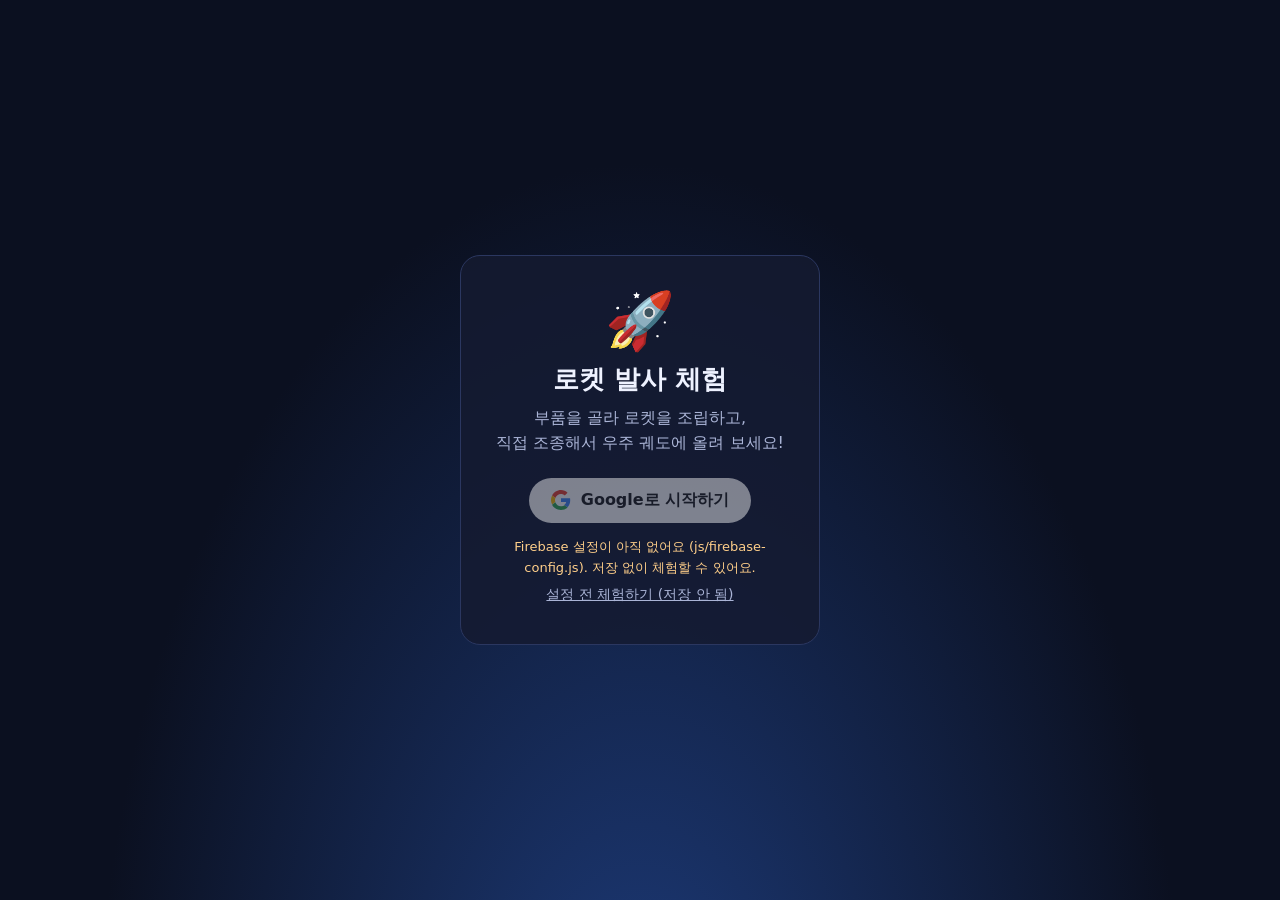
==== index.html @ 56bcd50a "모바일용 로켓 조립·비행 체험 웹페이지 추가 - 부품으로 로켓을 조립하고 단별 Δv·추력중량비를 계산하는 조립 화면 - 작은 행성 주위 2D 비행 물리, 궤도(원지점/근지점) 계산" ====
<!doctype html>
<html lang="ko">
<head>
  <meta charset="utf-8">
  <meta name="viewport" content="width=device-width, initial-scale=1, maximum-scale=1, user-scalable=no, viewport-fit=cover">
  <meta name="theme-color" content="#0b1020">
  <meta name="apple-mobile-web-app-capable" content="yes">
  <title>로켓 발사 체험</title>
  <meta name="description" content="부품으로 로켓을 조립하고 직접 조종해 우주 궤도에 올려 보는 학생용 체험 프로그램">
  <link rel="stylesheet" href="css/style.css">
</head>
<body>

<!-- ───────────── 로그인 화면 ───────────── -->
<section id="loginScreen" class="screen active">
  <div class="login-card">
    <div class="login-logo">🚀</div>
    <h1>로켓 발사 체험</h1>
    <p>부품을 골라 로켓을 조립하고,<br>직접 조종해서 우주 궤도에 올려 보세요!</p>
    <button id="googleBtn" class="google">
      <svg viewBox="0 0 48 48" width="20" height="20" aria-hidden="true"><path fill="#EA4335" d="M24 9.5c3.5 0 6.6 1.2 9 3.6l6.7-6.7C35.6 2.4 30.2 0 24 0 14.6 0 6.6 5.4 2.6 13.3l7.8 6C12.3 13.6 17.6 9.5 24 9.5z"/><path fill="#4285F4" d="M46.1 24.5c0-1.6-.1-3.1-.4-4.5H24v9h12.4c-.5 2.9-2.2 5.3-4.6 6.9l7.4 5.7c4.3-4 6.9-9.9 6.9-17.1z"/><path fill="#FBBC05" d="M10.4 28.7c-.5-1.4-.8-3-.8-4.7s.3-3.2.8-4.7l-7.8-6C.9 16.6 0 20.2 0 24s.9 7.4 2.6 10.7l7.8-6z"/><path fill="#34A853" d="M24 48c6.5 0 11.9-2.1 15.9-5.8l-7.4-5.7c-2.1 1.4-4.8 2.3-8.5 2.3-6.4 0-11.7-4.1-13.6-9.7l-7.8 6C6.6 42.6 14.6 48 24 48z"/></svg>
      Google로 시작하기
    </button>
    <p class="login-msg" id="loginMsg"></p>
    <button id="guestBtn" class="link" hidden>설정 전 체험하기 (저장 안 됨)</button>
  </div>
</section>

<!-- ───────────── 조립 화면 ───────────── -->
<section id="buildScreen" class="screen">
  <header class="bar">
    <h1>🚀 로켓 조립</h1>
    <div class="bar-actions">
      <select id="example" aria-label="예제 로켓">
        <option value="">예제 불러오기</option>
      </select>
      <button class="icon" id="cloudBtn" aria-label="내 로켓 저장/불러오기">💾</button>
      <button class="icon" id="rankBtn" aria-label="순위표">🏆</button>
      <button class="icon" id="helpBtn" aria-label="도움말">?</button>
      <button class="avatar" id="userBtn" aria-label="내 계정"></button>
    </div>
  </header>

  <div class="build-main">
    <div class="preview-wrap">
      <canvas id="preview"></canvas>
      <div class="part-tools" id="partTools" hidden>
        <button id="moveUp" aria-label="위로">▲</button>
        <button id="moveDown" aria-label="아래로">▼</button>
        <button id="removePart" class="danger" aria-label="삭제">🗑</button>
      </div>
      <p class="preview-hint" id="previewHint">아래 부품을 눌러 로켓을 쌓아 보세요.<br>위에서부터 아래로 쌓입니다.</p>
    </div>
    <aside class="stats" id="stats"></aside>
  </div>

  <nav class="palette" id="palette" aria-label="부품 목록"></nav>

  <footer class="build-foot">
    <button id="clearBtn">모두 지우기</button>
    <button id="toPadBtn" class="go">발사대로 ▶</button>
  </footer>
</section>

<!-- ───────────── 비행 화면 ───────────── -->
<section id="flightScreen" class="screen">
  <canvas id="world"></canvas>

  <div class="hud-top">
    <div class="hud-grid">
      <div><span>고도</span><b id="hAlt">0 m</b></div>
      <div><span>속도</span><b id="hVel">0 m/s</b></div>
      <div><span>원지점</span><b id="hAp">-</b></div>
      <div><span>근지점</span><b id="hPe">-</b></div>
    </div>
    <div class="hud-side">
      <button class="pill" id="menuBtn" aria-label="메뉴">☰</button>
      <button class="pill" id="mapBtn">지도</button>
      <button class="pill" id="warpBtn">1×</button>
    </div>
  </div>

  <div class="mission-pill" id="missionPill">임무 0/5</div>
  <div class="toast" id="toast"></div>

  <div class="left-ctrl">
    <div class="dial-row">
      <canvas id="dial" width="160" height="160" aria-label="자세 표시기"></canvas>
      <div class="sas" role="group" aria-label="자동 자세">
        <button data-sas="off" class="on">수동</button>
        <button data-sas="pro">진행</button>
        <button data-sas="retro">역진행</button>
      </div>
    </div>
    <div class="rot">
      <button id="rotL" aria-label="왼쪽으로 기울이기">⟲</button>
      <button id="rotR" aria-label="오른쪽으로 기울이기">⟳</button>
    </div>
  </div>

  <div class="right-ctrl">
    <div class="fuel"><span>연료</span><div class="fuel-bar"><i id="fuelFill"></i></div></div>
    <div class="throttle" id="throttle" aria-label="추력 조절">
      <div class="th-fill" id="thFill"></div>
      <div class="th-knob" id="thKnob"></div>
      <span class="th-val" id="thVal">100%</span>
    </div>
    <div class="th-quick">
      <button id="thMax">최대</button>
      <button id="thCut">끄기</button>
    </div>
  </div>

  <button id="stageBtn" class="stage">발사!</button>
  <div class="stage-info" id="stageInfo"></div>
</section>

<!-- ───────────── 시트(팝업) ───────────── -->
<div class="sheet-bg" id="sheetBg" hidden>
  <div class="sheet" role="dialog" aria-modal="true">
    <div id="sheetBody"></div>
    <div class="sheet-actions" id="sheetActions"></div>
  </div>
</div>

<script type="module" src="js/cloud.js"></script>
<script src="js/parts.js"></script>
<script src="js/physics.js"></script>
<script src="js/render.js"></script>
<script src="js/app.js"></script>
</body>
</html>
---- css/style.css ----
:root {
  --bg: #0b1020;
  --panel: #141b31;
  --panel-2: #1c2542;
  --line: #2b3760;
  --ink: #eef2ff;
  --ink-2: #aab4d6;
  --ink-3: #6f7aa3;
  --accent: #ff8a3d;
  --accent-ink: #1a0d02;
  --go: #36c27a;
  --danger: #ef5a5a;
  --sel: #5ab0ff;
  --safe-b: env(safe-area-inset-bottom, 0px);
  --safe-t: env(safe-area-inset-top, 0px);
  font-family: "Pretendard", "Apple SD Gothic Neo", "Malgun Gothic", system-ui, sans-serif;
}
* { box-sizing: border-box; -webkit-tap-highlight-color: transparent; }
html, body { margin: 0; height: 100%; background: var(--bg); color: var(--ink); overflow: hidden; overscroll-behavior: none; }
body { position: fixed; inset: 0; }
button, select { font: inherit; color: inherit; }
button { cursor: pointer; border: 1px solid var(--line); background: var(--panel-2); border-radius: 10px; padding: 8px 12px; touch-action: manipulation; user-select: none; -webkit-user-select: none; }
button:disabled { opacity: .45; cursor: default; }
button:active:not(:disabled) { transform: translateY(1px); filter: brightness(1.15); }
select { background: var(--panel-2); border: 1px solid var(--line); border-radius: 10px; padding: 7px 8px; max-width: 130px; }
[hidden] { display: none !important; }

.screen { position: absolute; inset: 0; display: none; flex-direction: column; }
.screen.active { display: flex; }

/* ── 로그인 ── */
#loginScreen { align-items: center; justify-content: center; padding: 24px;
  background: radial-gradient(ellipse at 50% 120%, #1d3b7a 0%, #0b1020 60%); }
.login-card { width: min(360px, 100%); text-align: center; background: rgba(20,27,49,.85); border: 1px solid var(--line); border-radius: 20px; padding: 32px 24px; }
.login-logo { font-size: 56px; }
.login-card h1 { margin: 8px 0; font-size: 26px; }
.login-card p { color: var(--ink-2); line-height: 1.6; margin: 0 0 22px; }
.google { display: inline-flex; align-items: center; gap: 10px; background: #fff; color: #1f1f1f; border: 0; border-radius: 999px; padding: 12px 22px; font-weight: 600; font-size: 16px; }
.login-msg { min-height: 1.5em; margin: 14px 0 0 !important; font-size: 13px; color: #ffcf8a !important; }
.link { background: none; border: 0; color: var(--ink-2); text-decoration: underline; font-size: 14px; }

/* ── 상단 바 ── */
.bar { display: flex; align-items: center; justify-content: space-between; gap: 8px; padding: calc(10px + var(--safe-t)) 12px 10px; background: var(--panel); border-bottom: 1px solid var(--line); }
.bar h1 { font-size: 18px; margin: 0; white-space: nowrap; }
.bar-actions { display: flex; gap: 6px; align-items: center; }
.icon { width: 38px; height: 38px; padding: 0; font-size: 17px; }
.avatar { width: 38px; height: 38px; padding: 0; border-radius: 50%; overflow: hidden; background: var(--panel-2) center/cover no-repeat; font-weight: 700; }

/* ── 조립 화면 ── */
.build-main { flex: 1; display: flex; min-height: 0; }
.preview-wrap { position: relative; flex: 1; min-width: 0;
  background: linear-gradient(#18213d, #0f1529); }
#preview { position: absolute; inset: 0; width: 100%; height: 100%; touch-action: manipulation; }
.preview-hint { position: absolute; left: 0; right: 0; top: 40%; text-align: center; color: var(--ink-3); font-size: 14px; line-height: 1.6; pointer-events: none; }
.part-tools { position: absolute; right: 8px; top: 8px; display: flex; flex-direction: column; gap: 6px; }
.part-tools button { width: 44px; height: 44px; padding: 0; font-size: 18px; }
.danger { border-color: #7a2a2a; background: #3a1717; }
.stats { width: 168px; flex: none; overflow-y: auto; padding: 10px; background: var(--panel); border-left: 1px solid var(--line); font-size: 13px; }
.stats h3 { margin: 4px 0 8px; font-size: 13px; color: var(--ink-2); font-weight: 600; }
.stat-big { font-size: 20px; font-weight: 700; }
.stat-row { display: flex; justify-content: space-between; padding: 3px 0; color: var(--ink-2); }
.stat-row b { color: var(--ink); font-variant-numeric: tabular-nums; }
.stage-card { border: 1px solid var(--line); border-radius: 10px; padding: 7px 8px; margin-bottom: 6px; background: var(--panel-2); }
.stage-card .t { font-weight: 700; margin-bottom: 2px; }
.warn { color: #ffcf8a; font-size: 12px; margin: 6px 0; line-height: 1.45; }
.goodmsg { color: #8fe3b4; font-size: 12px; margin: 6px 0; line-height: 1.45; }
.meter { height: 8px; border-radius: 4px; background: #0c1226; overflow: hidden; margin: 4px 0 2px; }
.meter i { display: block; height: 100%; background: var(--go); border-radius: 4px; }

.palette { display: flex; gap: 8px; overflow-x: auto; padding: 10px 12px; background: var(--panel); border-top: 1px solid var(--line); scroll-snap-type: x proximity; }
.part-card { flex: none; width: 92px; scroll-snap-align: start; display: flex; flex-direction: column; align-items: center; gap: 2px; padding: 6px 4px; font-size: 12px; }
.part-card canvas { width: 44px; height: 54px; }
.part-card b { font-size: 12px; white-space: nowrap; }
.part-card small { color: var(--ink-3); font-size: 10.5px; white-space: nowrap; }
.build-foot { display: flex; gap: 8px; padding: 8px 12px calc(10px + var(--safe-b)); background: var(--panel); }
.build-foot button { padding: 12px 14px; }
.go { flex: 1; background: var(--accent); color: var(--accent-ink); border: 0; font-weight: 800; font-size: 17px; }

@media (max-width: 420px) {
  .stats { width: 140px; padding: 8px; font-size: 12px; }
  .stat-big { font-size: 17px; }
  .bar h1 { font-size: 16px; }
  select { max-width: 92px; }
  .icon, .avatar { width: 34px; height: 34px; }
}

/* ── 비행 화면 ── */
#flightScreen { background: #000; }
#world { position: absolute; inset: 0; width: 100%; height: 100%; touch-action: none; }
.hud-top { position: absolute; left: 0; right: 0; top: 0; display: flex; align-items: flex-start; gap: 8px; padding: calc(8px + var(--safe-t)) 8px 0; pointer-events: none; }
.hud-grid { flex: 1; display: grid; grid-template-columns: repeat(4, 1fr); gap: 4px; background: rgba(8,12,26,.72); border: 1px solid rgba(120,140,200,.25); border-radius: 12px; padding: 6px 8px; backdrop-filter: blur(4px); }
.hud-grid div { display: flex; flex-direction: column; min-width: 0; }
.hud-grid span { font-size: 10.5px; color: var(--ink-2); }
.hud-grid b { font-size: 14px; font-variant-numeric: tabular-nums; white-space: nowrap; overflow: hidden; text-overflow: ellipsis; }
.hud-side { display: flex; flex-direction: column; gap: 4px; pointer-events: auto; }
.pill { min-width: 52px; padding: 6px 8px; border-radius: 10px; background: rgba(20,27,49,.85); font-size: 13px; }
.pill.on { background: var(--sel); color: #04121f; border-color: var(--sel); }
.mission-pill { position: absolute; left: 8px; top: calc(70px + var(--safe-t)); padding: 5px 10px; border-radius: 999px; background: rgba(20,27,49,.85); border: 1px solid var(--line); font-size: 12.5px; cursor: pointer; }
.toast { position: absolute; left: 50%; top: calc(110px + var(--safe-t)); transform: translate(-50%, -10px); max-width: 86%; text-align: center; background: rgba(54,194,122,.95); color: #04150c; font-weight: 700; border-radius: 12px; padding: 8px 14px; opacity: 0; transition: opacity .3s, transform .3s; pointer-events: none; }
.toast.show { opacity: 1; transform: translate(-50%, 0); }
.toast.bad { background: rgba(239,90,90,.95); color: #fff; }

.left-ctrl { position: absolute; left: 8px; bottom: calc(10px + var(--safe-b)); display: flex; flex-direction: column; gap: 6px; align-items: flex-start; }
.dial-row { display: flex; gap: 5px; align-items: center; }
#dial { width: 78px; height: 78px; border-radius: 50%; background: rgba(8,12,26,.72); border: 1px solid rgba(120,140,200,.3); }
.sas { display: flex; flex-direction: column; gap: 3px; }
.sas button { width: 46px; padding: 4px 0; font-size: 11.5px; border-radius: 8px; background: rgba(20,27,49,.85); }
.sas button.on { background: var(--sel); color: #04121f; border-color: var(--sel); }
.rot { display: flex; gap: 8px; }
.rot button { width: 58px; height: 58px; border-radius: 50%; font-size: 28px; padding: 0; background: rgba(28,37,66,.9); }
.rot button.held { background: var(--sel); color: #04121f; }

.right-ctrl { position: absolute; right: 8px; bottom: calc(10px + var(--safe-b)); display: flex; flex-direction: column; align-items: center; gap: 6px; }
.fuel { display: flex; flex-direction: column; align-items: center; font-size: 11px; color: var(--ink-2); }
.fuel-bar { width: 58px; height: 8px; background: #0c1226; border-radius: 4px; overflow: hidden; border: 1px solid var(--line); }
.fuel-bar i { display: block; height: 100%; width: 100%; background: #ffd166; }
.throttle { position: relative; width: 58px; height: 170px; border-radius: 14px; background: rgba(8,12,26,.8); border: 1px solid var(--line); overflow: hidden; touch-action: none; }
.th-fill { position: absolute; left: 0; right: 0; bottom: 0; height: 100%; background: linear-gradient(to top, #ff6b2c, #ffd166); opacity: .85; }
.th-knob { position: absolute; left: 4px; right: 4px; height: 6px; border-radius: 3px; background: #fff; bottom: calc(100% - 6px); }
.th-val { position: absolute; left: 0; right: 0; top: 6px; text-align: center; font-weight: 800; font-size: 13px; text-shadow: 0 1px 3px #000; }
.th-quick { display: flex; flex-direction: column; gap: 4px; }
.th-quick button { width: 58px; padding: 5px 0; font-size: 12px; background: rgba(20,27,49,.85); }

.stage { position: absolute; left: 50%; bottom: calc(18px + var(--safe-b)); transform: translateX(-50%); width: 100px; height: 100px; border-radius: 50%; border: 4px solid #ffd0ad; background: radial-gradient(circle at 40% 35%, #ffa463, #e2551b); color: #fff; font-size: 20px; font-weight: 900; text-shadow: 0 2px 4px rgba(0,0,0,.4); box-shadow: 0 6px 20px rgba(0,0,0,.5); }
.stage:active:not(:disabled) { transform: translateX(-50%) scale(.96); }
.stage.chute { background: radial-gradient(circle at 40% 35%, #7fd0ff, #2a7fd6); border-color: #cfeaff; font-size: 17px; }
.stage-info { position: absolute; left: 50%; bottom: calc(176px + var(--safe-b)); transform: translateX(-50%); font-size: 12px; color: var(--ink-2); background: rgba(8,12,26,.7); padding: 3px 10px; border-radius: 999px; white-space: nowrap; }

@media (max-height: 640px) {
  .throttle { height: 120px; }
  #dial { width: 72px; height: 72px; }
  .rot button { width: 52px; height: 52px; font-size: 24px; }
  .stage { width: 88px; height: 88px; font-size: 17px; }
  .stage-info { bottom: calc(150px + var(--safe-b)); }
}
@media (max-width: 360px) {
  .stage { width: 84px; height: 84px; font-size: 16px; }
  .rot button { width: 50px; height: 50px; }
}

/* ── 시트 ── */
.sheet-bg { position: fixed; inset: 0; background: rgba(0,0,0,.55); display: flex; align-items: flex-end; justify-content: center; z-index: 50; }
.sheet { width: min(560px, 100%); max-height: 86vh; overflow-y: auto; background: var(--panel); border: 1px solid var(--line); border-radius: 18px 18px 0 0; padding: 18px 18px calc(16px + var(--safe-b)); }
@media (min-width: 700px) { .sheet-bg { align-items: center; } .sheet { border-radius: 18px; } }
.sheet h2 { margin: 0 0 10px; font-size: 20px; }
.sheet p, .sheet li { color: var(--ink-2); line-height: 1.6; font-size: 14.5px; }
.sheet ol, .sheet ul { padding-left: 20px; }
.sheet b { color: var(--ink); }
.sheet-actions { display: flex; gap: 8px; margin-top: 14px; flex-wrap: wrap; }
.sheet-actions button { flex: 1; padding: 12px; min-width: 120px; }
.sheet-actions .primary { background: var(--accent); color: var(--accent-ink); border: 0; font-weight: 800; }
.mlist { list-style: none; padding: 0 !important; }
.mlist li { display: flex; gap: 10px; align-items: center; padding: 8px 0; border-bottom: 1px solid var(--line); }
.mlist .ck { width: 26px; height: 26px; flex: none; border-radius: 50%; display: grid; place-items: center; background: var(--panel-2); border: 1px solid var(--line); }
.mlist .done .ck { background: var(--go); color: #04150c; border-color: var(--go); }
.result-grid { display: grid; grid-template-columns: 1fr 1fr; gap: 8px; margin: 10px 0; }
.result-grid div { background: var(--panel-2); border-radius: 10px; padding: 8px 10px; }
.result-grid span { display: block; font-size: 12px; color: var(--ink-2); }
.result-grid b { font-size: 18px; }
.rank { width: 100%; border-collapse: collapse; font-size: 14px; }
.rank th, .rank td { padding: 7px 4px; border-bottom: 1px solid var(--line); text-align: left; }
.rank th { color: var(--ink-2); font-weight: 600; font-size: 12.5px; }
.rank td.n { text-align: right; font-variant-numeric: tabular-nums; }
.rank tr.me td { color: #ffd166; }
.tabs { display: flex; gap: 6px; margin-bottom: 10px; }
.tabs button.on { background: var(--sel); color: #04121f; border-color: var(--sel); }
.design-row { display: flex; align-items: center; gap: 8px; padding: 8px 0; border-bottom: 1px solid var(--line); }
.design-row .nm { flex: 1; min-width: 0; }
.design-row .nm b { display: block; white-space: nowrap; overflow: hidden; text-overflow: ellipsis; }
.design-row .nm small { color: var(--ink-3); }
.design-row button { padding: 6px 10px; font-size: 13px; }
.save-row { display: flex; gap: 6px; margin: 8px 0 12px; }
.save-row input { flex: 1; min-width: 0; background: var(--bg); color: var(--ink); border: 1px solid var(--line); border-radius: 10px; padding: 9px 10px; font: inherit; }
.muted { color: var(--ink-3) !important; font-size: 13px !important; }
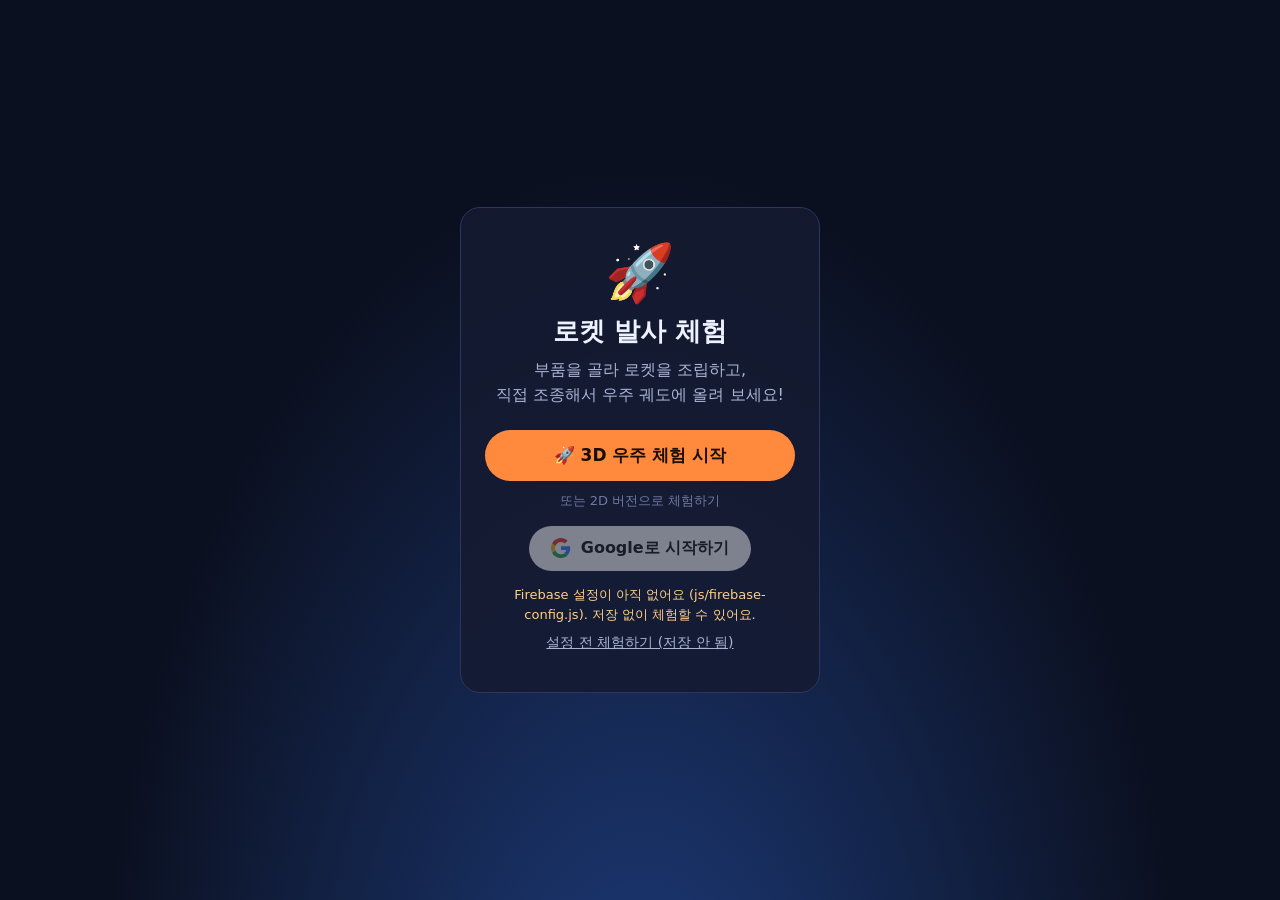
==== commit d4f7cb14: "웹 배포 준비: 첫 화면에 3D 체험 입구, NASA 지구 이미지 추가 - 첫 화면에 "3D 우주 체험 시작" 버튼 - 3d/textures: NASA Blue Marble(주간)" ====
--- a/index.html
+++ b/index.html
@@ -17,6 +17,8 @@
     <div class="login-logo">🚀</div>
     <h1>로켓 발사 체험</h1>
     <p>부품을 골라 로켓을 조립하고,<br>직접 조종해서 우주 궤도에 올려 보세요!</p>
+    <a class="go3d" href="3d/">🚀 3D 우주 체험 시작</a>
+    <p class="muted" style="margin:10px 0 14px">또는 2D 버전으로 체험하기</p>
     <button id="googleBtn" class="google">
       <svg viewBox="0 0 48 48" width="20" height="20" aria-hidden="true"><path fill="#EA4335" d="M24 9.5c3.5 0 6.6 1.2 9 3.6l6.7-6.7C35.6 2.4 30.2 0 24 0 14.6 0 6.6 5.4 2.6 13.3l7.8 6C12.3 13.6 17.6 9.5 24 9.5z"/><path fill="#4285F4" d="M46.1 24.5c0-1.6-.1-3.1-.4-4.5H24v9h12.4c-.5 2.9-2.2 5.3-4.6 6.9l7.4 5.7c4.3-4 6.9-9.9 6.9-17.1z"/><path fill="#FBBC05" d="M10.4 28.7c-.5-1.4-.8-3-.8-4.7s.3-3.2.8-4.7l-7.8-6C.9 16.6 0 20.2 0 24s.9 7.4 2.6 10.7l7.8-6z"/><path fill="#34A853" d="M24 48c6.5 0 11.9-2.1 15.9-5.8l-7.4-5.7c-2.1 1.4-4.8 2.3-8.5 2.3-6.4 0-11.7-4.1-13.6-9.7l-7.8 6C6.6 42.6 14.6 48 24 48z"/></svg>
       Google로 시작하기
--- a/css/style.css
+++ b/css/style.css
@@ -37,6 +37,7 @@
 .login-card p { color: var(--ink-2); line-height: 1.6; margin: 0 0 22px; }
 .google { display: inline-flex; align-items: center; gap: 10px; background: #fff; color: #1f1f1f; border: 0; border-radius: 999px; padding: 12px 22px; font-weight: 600; font-size: 16px; }
 .login-msg { min-height: 1.5em; margin: 14px 0 0 !important; font-size: 13px; color: #ffcf8a !important; }
+.go3d { display: block; margin: 0 auto; padding: 14px 18px; border-radius: 999px; background: var(--accent); color: var(--accent-ink); font-weight: 800; font-size: 17px; text-decoration: none; }
 .link { background: none; border: 0; color: var(--ink-2); text-decoration: underline; font-size: 14px; }
 
 /* ── 상단 바 ── */
@@ -124,7 +125,7 @@
 .stage { position: absolute; left: 50%; bottom: calc(18px + var(--safe-b)); transform: translateX(-50%); width: 100px; height: 100px; border-radius: 50%; border: 4px solid #ffd0ad; background: radial-gradient(circle at 40% 35%, #ffa463, #e2551b); color: #fff; font-size: 20px; font-weight: 900; text-shadow: 0 2px 4px rgba(0,0,0,.4); box-shadow: 0 6px 20px rgba(0,0,0,.5); }
 .stage:active:not(:disabled) { transform: translateX(-50%) scale(.96); }
 .stage.chute { background: radial-gradient(circle at 40% 35%, #7fd0ff, #2a7fd6); border-color: #cfeaff; font-size: 17px; }
-.stage-info { position: absolute; left: 50%; bottom: calc(176px + var(--safe-b)); transform: translateX(-50%); font-size: 12px; color: var(--ink-2); background: rgba(8,12,26,.7); padding: 3px 10px; border-radius: 999px; white-space: nowrap; }
+.stage-info { position: absolute; left: 50%; bottom: calc(176px + var(--safe-b)); max-width: 46%; overflow: hidden; text-overflow: ellipsis; transform: translateX(-50%); font-size: 12px; color: var(--ink-2); background: rgba(8,12,26,.7); padding: 3px 10px; border-radius: 999px; white-space: nowrap; }
 
 @media (max-height: 640px) {
   .throttle { height: 120px; }
